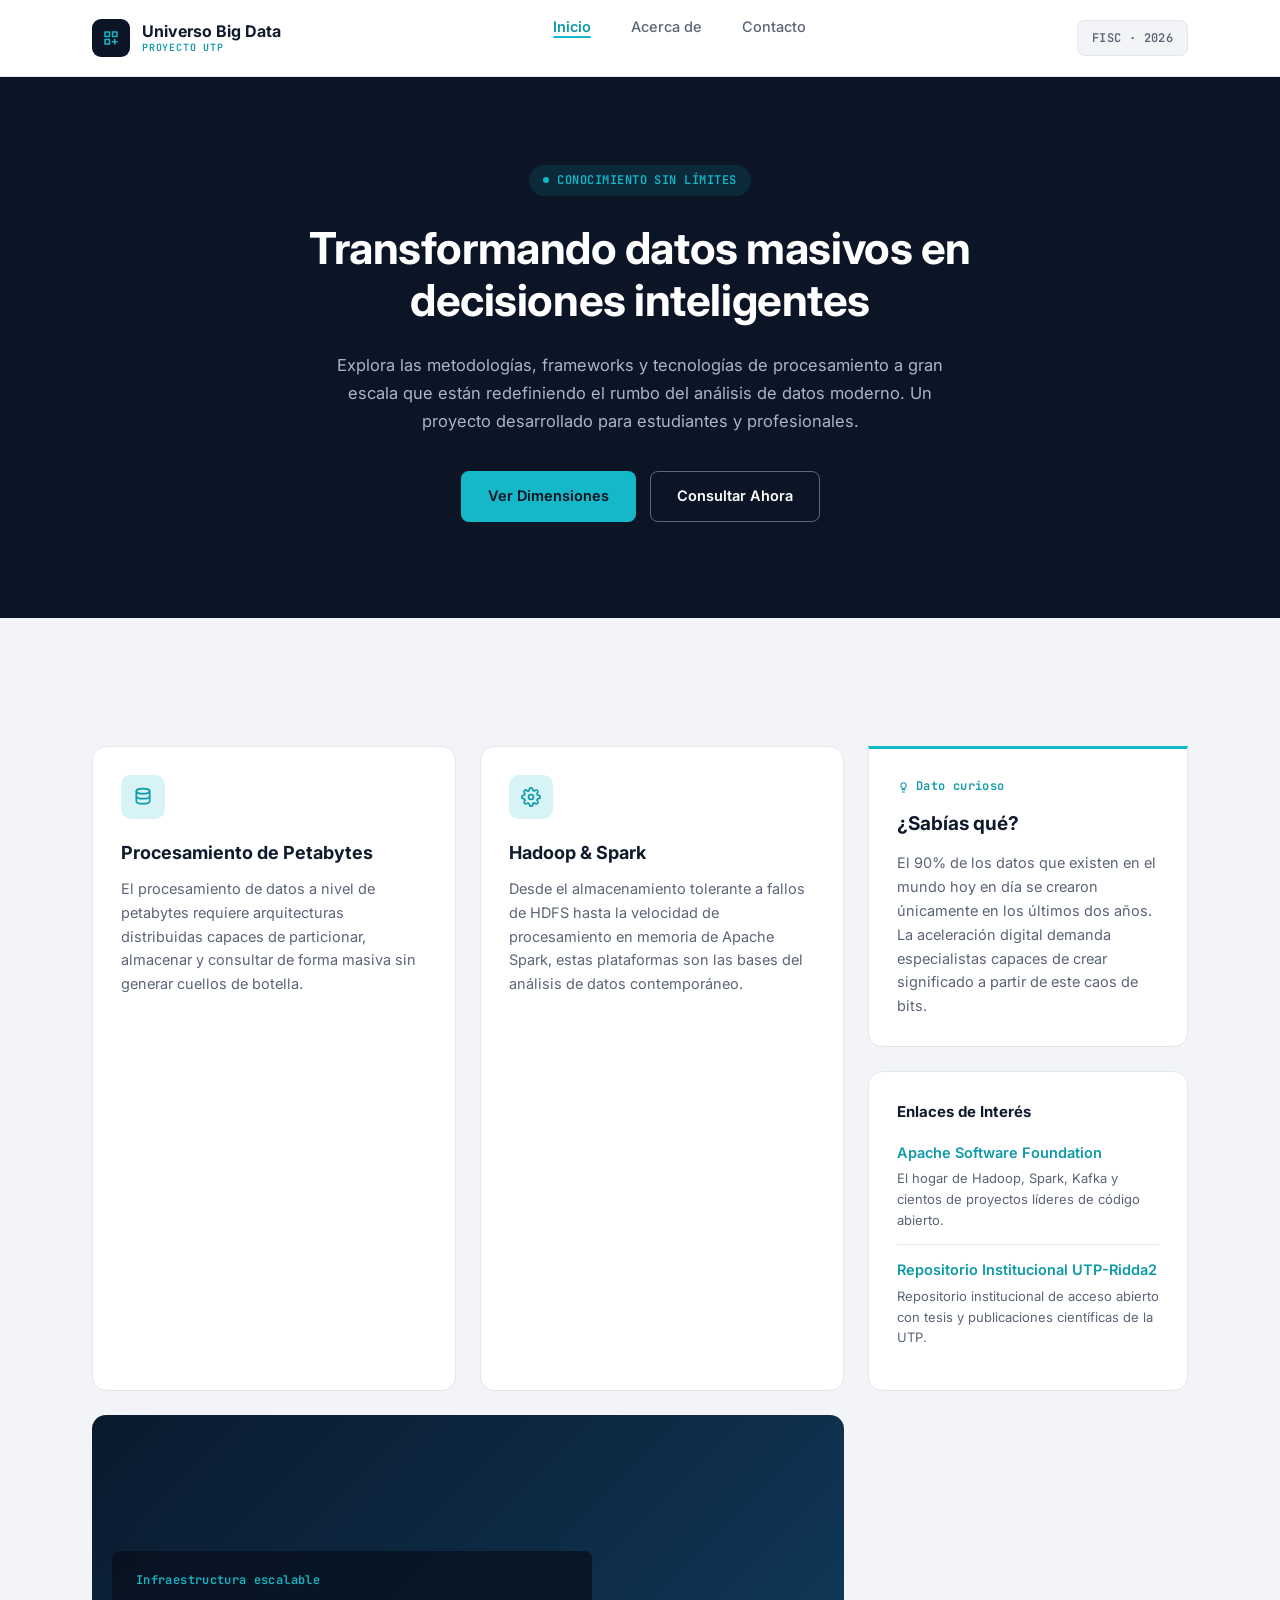
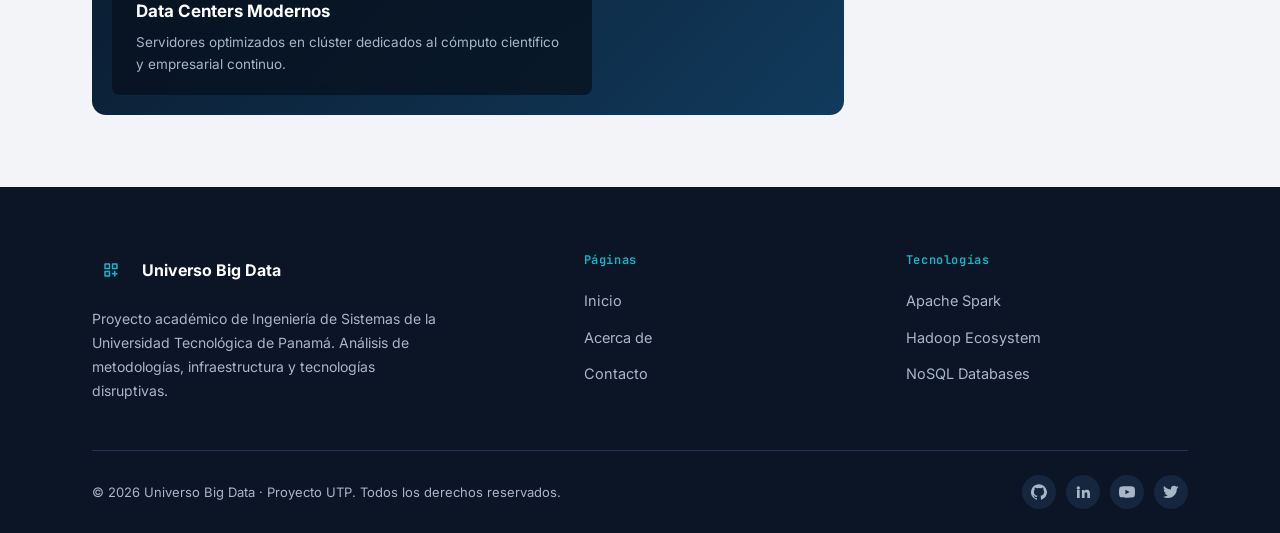
==== index.html @ 45cfb4ec "main (index) en root principal" ====
<!DOCTYPE html>
<html lang="es">
<head>
<meta charset="UTF-8">
<meta name="viewport" content="width=device-width, initial-scale=1.0">
<title>Universo Big Data · Inicio</title>
<link rel="stylesheet" href="../css/style.css">
</head>
<body>

<header class="site-header">
  <div class="wrap">
    <a href="index.html" class="brand">
      <span class="brand-mark">
        <svg viewBox="0 0 24 24" fill="none" stroke="#14b8c9" stroke-width="2" stroke-linecap="round" stroke-linejoin="round"><path d="M4 4h6v6H4z"/><path d="M14 4h6v6h-6z"/><path d="M4 14h6v6H4z"/><path d="M17 14v6M14 17h6"/></svg>
      </span>
      <span class="brand-text">
        <span class="name">Universo Big Data</span>
        <span class="sub">PROYECTO UTP</span>
      </span>
    </a>

    <nav class="main-nav">
      <a href="index.html" class="active">Inicio</a>
      <a href="acerca.html">Acerca de</a>
      <a href="contacto.html">Contacto</a>
    </nav>

    <div style="display:flex; align-items:center; gap:14px;">
      <span class="header-badge">FISC · 2026</span>
      <button class="nav-toggle" aria-label="Abrir menú" aria-expanded="false">
        <svg viewBox="0 0 24 24" fill="none" stroke="currentColor" stroke-width="2" stroke-linecap="round"><line x1="3" y1="6" x2="21" y2="6"/><line x1="3" y1="12" x2="21" y2="12"/><line x1="3" y1="18" x2="21" y2="18"/></svg>
      </button>
    </div>
  </div>
</header>

<section class="hero">
  <div class="wrap">
    <span class="eyebrow eyebrow--on-dark">Conocimiento sin límites</span>
    <h1>Transformando datos masivos en decisiones inteligentes</h1>
    <p>Explora las metodologías, frameworks y tecnologías de procesamiento a gran escala que están redefiniendo el rumbo del análisis de datos moderno. Un proyecto desarrollado para estudiantes y profesionales.</p>
    <div class="hero-actions">
      <a href="acerca.html" class="btn btn-primary">Ver Dimensiones</a>
      <a href="contacto.html" class="btn btn-outline-dark">Consultar Ahora</a>
    </div>
  </div>
</section>

<section class="section">
  <div class="wrap">
    <div class="grid-main">

      <article class="card">
        <div class="card-icon">
          <svg viewBox="0 0 24 24" fill="none" stroke="currentColor" stroke-width="2" stroke-linecap="round" stroke-linejoin="round"><ellipse cx="12" cy="5" rx="8" ry="3"/><path d="M4 5v6c0 1.7 3.6 3 8 3s8-1.3 8-3V5"/><path d="M4 11v6c0 1.7 3.6 3 8 3s8-1.3 8-3v-6"/></svg>
        </div>
        <h3>Procesamiento de Petabytes</h3>
        <p>El procesamiento de datos a nivel de petabytes requiere arquitecturas distribuidas capaces de particionar, almacenar y consultar de forma masiva sin generar cuellos de botella.</p>
      </article>

      <article class="card">
        <div class="card-icon">
          <svg viewBox="0 0 24 24" fill="none" stroke="currentColor" stroke-width="2" stroke-linecap="round" stroke-linejoin="round"><circle cx="12" cy="12" r="3"/><path d="M19.4 15a1.65 1.65 0 0 0 .33 1.82l.06.06a2 2 0 1 1-2.83 2.83l-.06-.06a1.65 1.65 0 0 0-1.82-.33 1.65 1.65 0 0 0-1 1.51V21a2 2 0 0 1-4 0v-.09A1.65 1.65 0 0 0 9 19.4a1.65 1.65 0 0 0-1.82.33l-.06.06a2 2 0 1 1-2.83-2.83l.06-.06a1.65 1.65 0 0 0 .33-1.82 1.65 1.65 0 0 0-1.51-1H3a2 2 0 0 1 0-4h.09A1.65 1.65 0 0 0 4.6 9a1.65 1.65 0 0 0-.33-1.82l-.06-.06a2 2 0 1 1 2.83-2.83l.06.06a1.65 1.65 0 0 0 1.82.33H9a1.65 1.65 0 0 0 1-1.51V3a2 2 0 0 1 4 0v.09a1.65 1.65 0 0 0 1 1.51 1.65 1.65 0 0 0 1.82-.33l.06-.06a2 2 0 1 1 2.83 2.83l-.06.06a1.65 1.65 0 0 0-.33 1.82V9a1.65 1.65 0 0 0 1.51 1H21a2 2 0 0 1 0 4h-.09a1.65 1.65 0 0 0-1.51 1z"/></svg>
        </div>
        <h3>Hadoop &amp; Spark</h3>
        <p>Desde el almacenamiento tolerante a fallos de HDFS hasta la velocidad de procesamiento en memoria de Apache Spark, estas plataformas son las bases del análisis de datos contemporáneo.</p>
      </article>

      <aside class="side-stack">
        <article class="card card--accent">
          <span class="tag">
            <svg width="13" height="13" viewBox="0 0 24 24" fill="none" stroke="currentColor" stroke-width="2" stroke-linecap="round" stroke-linejoin="round"><path d="M9 18h6M10 22h4M15.09 14A5 5 0 1 0 9 14c.5.5 1 1.3 1 2h4c0-.7.5-1.5 1-2z"/></svg>
            Dato curioso
          </span>
          <h3>¿Sabías qué?</h3>
          <p>El 90% de los datos que existen en el mundo hoy en día se crearon únicamente en los últimos dos años. La aceleración digital demanda especialistas capaces de crear significado a partir de este caos de bits.</p>
        </article>

        <article class="card links-card">
          <h3>Enlaces de Interés</h3>
          <div class="link-item">
            <a href="https://www.apache.org/" target="_blank" rel="noopener">Apache Software Foundation</a>
            <p>El hogar de Hadoop, Spark, Kafka y cientos de proyectos líderes de código abierto.</p>
          </div>
          <div class="link-item">
            <a href="https://ridda2.utp.ac.pa/" target="_blank" rel="noopener">Repositorio Institucional UTP-Ridda2</a>
            <p>Repositorio institucional de acceso abierto con tesis y publicaciones científicas de la UTP.</p>
          </div>
        </article>
      </aside>

      <div class="feature-media">
        <svg class="bg-pattern" viewBox="0 0 600 320" preserveAspectRatio="xMidYMid slice" xmlns="http://www.w3.org/2000/svg">
          <defs>
            <linearGradient id="rack" x1="0" y1="0" x2="0" y2="1">
              <stop offset="0%" stop-color="#14b8c9" stop-opacity="0.5"/>
              <stop offset="100%" stop-color="#14b8c9" stop-opacity="0"/>
            </linearGradient>
          </defs>
          <g stroke="url(#rack)" stroke-width="2">
            <line x1="40" y1="0" x2="40" y2="320"/>
            <line x1="110" y1="0" x2="110" y2="320"/>
            <line x1="180" y1="0" x2="180" y2="320"/>
            <line x1="250" y1="0" x2="250" y2="320"/>
            <line x1="320" y1="0" x2="320" y2="320"/>
            <line x1="390" y1="0" x2="390" y2="320"/>
            <line x1="460" y1="0" x2="460" y2="320"/>
            <line x1="530" y1="0" x2="530" y2="320"/>
          </g>
        </svg>
        <div class="feature-caption">
          <span class="tag">Infraestructura escalable</span>
          <h3>Data Centers Modernos</h3>
          <p>Servidores optimizados en clúster dedicados al cómputo científico y empresarial continuo.</p>
        </div>
      </div>

    </div>
  </div>
</section>

<footer class="site-footer">
  <div class="wrap">
    <div class="footer-top">
      <div class="footer-brand">
        <a href="index.html" class="brand">
          <span class="brand-mark">
            <svg viewBox="0 0 24 24" fill="none" stroke="#14b8c9" stroke-width="2" stroke-linecap="round" stroke-linejoin="round"><path d="M4 4h6v6H4z"/><path d="M14 4h6v6h-6z"/><path d="M4 14h6v6H4z"/><path d="M17 14v6M14 17h6"/></svg>
          </span>
          <span class="brand-text">
            <span class="name">Universo Big Data</span>
          </span>
        </a>
        <p>Proyecto académico de Ingeniería de Sistemas de la Universidad Tecnológica de Panamá. Análisis de metodologías, infraestructura y tecnologías disruptivas.</p>
      </div>

      <div class="footer-col">
        <h4>Páginas</h4>
        <ul>
          <li><a href="index.html">Inicio</a></li>
          <li><a href="acerca.html">Acerca de</a></li>
          <li><a href="contacto.html">Contacto</a></li>
        </ul>
      </div>

      <div class="footer-col">
        <h4>Tecnologías</h4>
        <ul>
          <li><a href="#">Apache Spark</a></li>
          <li><a href="#">Hadoop Ecosystem</a></li>
          <li><a href="#">NoSQL Databases</a></li>
        </ul>
      </div>
    </div>

    <div class="footer-bottom">
      <p>© 2026 Universo Big Data · Proyecto UTP. Todos los derechos reservados.</p>
      <div class="social-links">
        <a href="#" aria-label="GitHub"><svg viewBox="0 0 24 24" fill="currentColor"><path d="M12 .3a12 12 0 0 0-3.8 23.4c.6.1.8-.3.8-.6v-2c-3.3.7-4-1.6-4-1.6-.6-1.4-1.3-1.8-1.3-1.8-1.1-.7.1-.7.1-.7 1.2.1 1.8 1.2 1.8 1.2 1 1.8 2.8 1.3 3.5 1 .1-.8.4-1.3.8-1.6-2.7-.3-5.5-1.3-5.5-6a4.6 4.6 0 0 1 1.2-3.2 4.3 4.3 0 0 1 .1-3.2s1-.3 3.3 1.2a11.5 11.5 0 0 1 6 0c2.3-1.5 3.3-1.2 3.3-1.2a4.3 4.3 0 0 1 .1 3.2 4.6 4.6 0 0 1 1.2 3.2c0 4.7-2.8 5.7-5.5 6 .4.4.8 1.1.8 2.2v3.3c0 .3.2.7.8.6A12 12 0 0 0 12 .3Z"/></svg></a>
        <a href="#" aria-label="LinkedIn"><svg viewBox="0 0 24 24" fill="currentColor"><path d="M4.98 3.5a2.5 2.5 0 1 1 0 5 2.5 2.5 0 0 1 0-5ZM3 9h4v12H3V9Zm7 0h3.8v1.7h.05c.53-1 1.83-2 3.77-2 4.03 0 4.78 2.66 4.78 6.12V21h-4v-5.6c0-1.34-.02-3.06-1.87-3.06-1.87 0-2.15 1.46-2.15 2.96V21h-4V9Z"/></svg></a>
        <a href="#" aria-label="YouTube"><svg viewBox="0 0 24 24" fill="currentColor"><path d="M23.5 6.2a3 3 0 0 0-2.1-2.1C19.5 3.5 12 3.5 12 3.5s-7.5 0-9.4.6A3 3 0 0 0 .5 6.2 31 31 0 0 0 0 12a31 31 0 0 0 .5 5.8 3 3 0 0 0 2.1 2.1c1.9.6 9.4.6 9.4.6s7.5 0 9.4-.6a3 3 0 0 0 2.1-2.1A31 31 0 0 0 24 12a31 31 0 0 0-.5-5.8ZM9.6 15.5v-7l6.3 3.5-6.3 3.5Z"/></svg></a>
        <a href="#" aria-label="Twitter"><svg viewBox="0 0 24 24" fill="currentColor"><path d="M23.6 4.6a9.6 9.6 0 0 1-2.7.75A4.7 4.7 0 0 0 23 2.9a9.5 9.5 0 0 1-3 1.14 4.7 4.7 0 0 0-8 4.3A13.4 13.4 0 0 1 1.7 3.1a4.7 4.7 0 0 0 1.46 6.3 4.7 4.7 0 0 1-2.14-.6v.06a4.7 4.7 0 0 0 3.77 4.6 4.7 4.7 0 0 1-2.13.08 4.7 4.7 0 0 0 4.4 3.27A9.5 9.5 0 0 1 0 19a13.4 13.4 0 0 0 7.3 2.14c8.7 0 13.5-7.2 13.5-13.5v-.6a9.6 9.6 0 0 0 2.4-2.5Z"/></svg></a>
      </div>
    </div>
  </div>
</footer>

<script src="../js/script.js"></script>
</body>
</html>
---- css/style.css ----
/* ==========================================================================
   Universo Big Data — Proyecto UTP
   Hoja de estilos compartida
   ========================================================================== */

@import url('https://fonts.googleapis.com/css2?family=Inter:wght@400;500;600;700;800&family=JetBrains+Mono:wght@500;600&display=swap');

:root {
  /* Color */
  --navy-950: #0a1220;
  --navy-900: #0b1526;
  --navy-800: #101d33;
  --navy-700: #16263f;
  --ink: #0f1b2d;
  --ink-muted: #5b6577;
  --ink-soft: #8993a3;
  --paper: #f2f4f7;
  --paper-alt: #eef1f5;
  --white: #ffffff;
  --line: #e3e7ee;
  --line-dark: #223250;
  --cyan: #14b8c9;
  --cyan-dark: #0f9aa8;
  --cyan-light: #d7f3f6;
  --on-dark-muted: #a9b6c9;

  /* Type */
  --font-base: 'Inter', -apple-system, BlinkMacSystemFont, 'Segoe UI', sans-serif;
  --font-mono: 'JetBrains Mono', 'SFMono-Regular', Consolas, monospace;

  /* Layout */
  --container: 1160px;
  --radius-sm: 8px;
  --radius-md: 14px;
}

* {
  margin: 0;
  padding: 0;
  box-sizing: border-box;
}

html {
  scroll-behavior: smooth;
}

body {
  font-family: var(--font-base);
  color: var(--ink);
  background: var(--white);
  line-height: 1.55;
  -webkit-font-smoothing: antialiased;
}

img {
  max-width: 100%;
  display: block;
}

a {
  color: inherit;
  text-decoration: none;
}

ul {
  list-style: none;
}

button, input, select, textarea {
  font-family: inherit;
  font-size: inherit;
  color: inherit;
}

.wrap {
  max-width: var(--container);
  margin: 0 auto;
  padding: 0 32px;
}

:focus-visible {
  outline: 2px solid var(--cyan);
  outline-offset: 2px;
}

@media (prefers-reduced-motion: reduce) {
  * { animation: none !important; transition: none !important; }
}

/* ---------- Eyebrow / badges ---------- */

.eyebrow {
  display: inline-flex;
  align-items: center;
  gap: 8px;
  font-family: var(--font-mono);
  font-size: 12px;
  font-weight: 600;
  letter-spacing: 0.04em;
  text-transform: uppercase;
  padding: 6px 14px;
  border-radius: 999px;
}

.eyebrow::before {
  content: '';
  width: 6px;
  height: 6px;
  border-radius: 50%;
  background: currentColor;
  flex-shrink: 0;
}

.eyebrow--on-dark {
  background: rgba(20, 184, 201, 0.12);
  color: var(--cyan);
}

.eyebrow--on-light {
  background: var(--cyan-light);
  color: var(--cyan-dark);
}

.tag {
  font-family: var(--font-mono);
  font-size: 12px;
  font-weight: 600;
  letter-spacing: 0.03em;
  color: var(--cyan-dark);
}

/* ---------- Header ---------- */

.site-header {
  background: var(--white);
  border-bottom: 1px solid var(--line);
  position: sticky;
  top: 0;
  z-index: 50;
}

.site-header .wrap {
  height: 76px;
  display: flex;
  align-items: center;
  justify-content: space-between;
  gap: 24px;
}

.brand {
  display: flex;
  align-items: center;
  gap: 12px;
}

.brand-mark {
  width: 38px;
  height: 38px;
  border-radius: 9px;
  background: var(--navy-900);
  display: flex;
  align-items: center;
  justify-content: center;
  flex-shrink: 0;
}

.brand-mark svg {
  width: 18px;
  height: 18px;
}

.brand-text {
  line-height: 1.2;
}

.brand-text .name {
  display: block;
  font-weight: 700;
  font-size: 16px;
  color: var(--ink);
}

.brand-text .sub {
  display: block;
  font-family: var(--font-mono);
  font-size: 10px;
  font-weight: 600;
  letter-spacing: 0.08em;
  color: var(--cyan-dark);
}

.main-nav {
  display: flex;
  align-items: center;
  gap: 40px;
}

.main-nav a {
  position: relative;
  font-size: 14.5px;
  font-weight: 500;
  color: var(--ink-muted);
  padding-bottom: 22px;
}

.main-nav a:hover {
  color: var(--ink);
}

.main-nav a.active {
  color: var(--cyan-dark);
  font-weight: 600;
}

.main-nav a.active::after {
  content: '';
  position: absolute;
  left: 0;
  right: 0;
  bottom: 22px;
  height: 2px;
  background: var(--cyan);
  border-radius: 2px;
}

.header-badge {
  font-family: var(--font-mono);
  font-size: 12px;
  font-weight: 600;
  letter-spacing: 0.03em;
  color: var(--ink-muted);
  background: var(--paper);
  border: 1px solid var(--line);
  padding: 8px 14px;
  border-radius: 8px;
  white-space: nowrap;
}

.nav-toggle {
  display: none;
  background: none;
  border: none;
  cursor: pointer;
  padding: 8px;
}

.nav-toggle svg { width: 22px; height: 22px; }

/* ---------- Buttons ---------- */

.btn {
  display: inline-flex;
  align-items: center;
  justify-content: center;
  gap: 8px;
  font-size: 14.5px;
  font-weight: 600;
  padding: 13px 26px;
  border-radius: var(--radius-sm);
  border: 1px solid transparent;
  cursor: pointer;
  transition: background 0.15s ease, border-color 0.15s ease, color 0.15s ease;
}

.btn-primary {
  background: var(--cyan);
  color: var(--navy-950);
}

.btn-primary:hover {
  background: var(--cyan-dark);
}

.btn-outline-dark {
  background: transparent;
  border-color: rgba(255, 255, 255, 0.35);
  color: var(--white);
}

.btn-outline-dark:hover {
  border-color: var(--white);
  background: rgba(255, 255, 255, 0.06);
}

.btn-block {
  width: 100%;
}

/* ---------- Hero ---------- */

.hero {
  background: var(--navy-900);
  padding: 88px 0 96px;
  text-align: center;
}

.hero .eyebrow {
  margin-bottom: 26px;
}

.hero h1 {
  font-size: 44px;
  font-weight: 700;
  color: var(--white);
  line-height: 1.2;
  max-width: 780px;
  margin: 0 auto 24px;
  letter-spacing: -0.01em;
}

.hero p {
  font-size: 16.5px;
  color: var(--on-dark-muted);
  max-width: 620px;
  margin: 0 auto 36px;
  line-height: 1.7;
}

.hero-actions {
  display: flex;
  align-items: center;
  justify-content: center;
  gap: 14px;
  flex-wrap: wrap;
}

/* ---------- Section (light) ---------- */

.section {
  background: var(--paper);
  padding: 72px 0;
}

.section-head {
  max-width: 640px;
  margin-bottom: 40px;
}

.section-head .eyebrow {
  margin-bottom: 18px;
}

.section-head h1,
.section-head h2 {
  font-size: 32px;
  font-weight: 700;
  color: var(--ink);
  margin-bottom: 14px;
  letter-spacing: -0.01em;
}

.section-head p {
  font-size: 15.5px;
  color: var(--ink-muted);
  line-height: 1.7;
}

/* ---------- Card grid (Inicio) ---------- */

.grid-main {
  display: grid;
  grid-template-columns: 1fr 1fr 320px;
  gap: 24px;
  padding: 56px 0 0;
}

.card {
  background: var(--white);
  border: 1px solid var(--line);
  border-radius: var(--radius-md);
  padding: 28px;
}

.card-icon {
  width: 44px;
  height: 44px;
  border-radius: 10px;
  background: var(--cyan-light);
  color: var(--cyan-dark);
  display: flex;
  align-items: center;
  justify-content: center;
  margin-bottom: 20px;
}

.card-icon svg { width: 20px; height: 20px; }

.card h3 {
  font-size: 18px;
  font-weight: 700;
  margin-bottom: 10px;
  color: var(--ink);
}

.card p {
  font-size: 14.5px;
  color: var(--ink-muted);
  line-height: 1.65;
}

.card--accent {
  border-top: 3px solid var(--cyan);
  border-radius: 0 0 var(--radius-md) var(--radius-md);
}

.card--accent .tag {
  display: flex;
  align-items: center;
  gap: 6px;
  margin-bottom: 14px;
}

.card--accent h3 {
  font-size: 19px;
  margin-bottom: 12px;
}

.side-stack {
  display: flex;
  flex-direction: column;
  gap: 24px;
}

.links-card h3 {
  font-size: 15px;
  font-weight: 700;
  margin-bottom: 18px;
  color: var(--ink);
}

.link-item {
  padding: 14px 0;
  border-top: 1px solid var(--line);
}

.link-item:first-of-type {
  border-top: none;
  padding-top: 0;
}

.link-item a {
  font-size: 14.5px;
  font-weight: 600;
  color: var(--cyan-dark);
  display: block;
  margin-bottom: 4px;
}

.link-item a:hover {
  text-decoration: underline;
}

.link-item p {
  font-size: 13px;
  color: var(--ink-muted);
  line-height: 1.6;
}

/* ---------- Feature image (Inicio) ---------- */

.feature-media {
  grid-column: 1 / 3;
  position: relative;
  border-radius: var(--radius-md);
  overflow: hidden;
  min-height: 300px;
  background: linear-gradient(135deg, #0a1a2e 0%, #0d2740 45%, #113a5c 100%);
  display: flex;
  align-items: flex-end;
}

.feature-media svg.bg-pattern {
  position: absolute;
  inset: 0;
  width: 100%;
  height: 100%;
  opacity: 0.55;
}

.feature-caption {
  position: relative;
  z-index: 2;
  background: rgba(8, 16, 28, 0.72);
  backdrop-filter: blur(6px);
  margin: 20px;
  padding: 20px 24px;
  border-radius: var(--radius-sm);
  max-width: 480px;
}

.feature-caption .tag {
  color: var(--cyan);
  display: block;
  margin-bottom: 8px;
}

.feature-caption h3 {
  color: var(--white);
  font-size: 17px;
  margin-bottom: 8px;
}

.feature-caption p {
  color: var(--on-dark-muted);
  font-size: 13.5px;
  line-height: 1.6;
}

/* ---------- Footer ---------- */

.site-footer {
  background: var(--navy-900);
  padding: 64px 0 0;
}

.footer-top {
  display: grid;
  grid-template-columns: 1.6fr 1fr 1fr;
  gap: 40px;
  padding-bottom: 48px;
}

.footer-brand .brand {
  margin-bottom: 18px;
}

.footer-brand .brand-text .name {
  color: var(--white);
}

.footer-brand p {
  color: var(--on-dark-muted);
  font-size: 14px;
  line-height: 1.7;
  max-width: 360px;
}

.footer-col h4 {
  font-family: var(--font-mono);
  font-size: 12px;
  font-weight: 600;
  letter-spacing: 0.05em;
  color: var(--cyan);
  margin-bottom: 18px;
}

.footer-col ul {
  display: flex;
  flex-direction: column;
  gap: 12px;
}

.footer-col a {
  font-size: 14.5px;
  color: var(--on-dark-muted);
}

.footer-col a:hover {
  color: var(--white);
}

.footer-bottom {
  border-top: 1px solid var(--line-dark);
  padding: 24px 0;
  display: flex;
  align-items: center;
  justify-content: space-between;
  gap: 16px;
  flex-wrap: wrap;
}

.footer-bottom p {
  font-size: 13px;
  color: var(--on-dark-muted);
}

.social-links {
  display: flex;
  gap: 10px;
}

.social-links a {
  width: 34px;
  height: 34px;
  border-radius: 50%;
  background: var(--navy-700);
  display: flex;
  align-items: center;
  justify-content: center;
  color: var(--on-dark-muted);
  transition: background 0.15s ease, color 0.15s ease;
}

.social-links a:hover {
  background: var(--cyan);
  color: var(--navy-950);
}

.social-links svg { width: 16px; height: 16px; }

/* ==========================================================================
   Página: Acerca de
   ========================================================================== */

.pillars {
  display: grid;
  grid-template-columns: repeat(3, 1fr);
  gap: 24px;
}

.pillar {
  background: var(--white);
  border-left: 3px solid var(--line);
  border-radius: 0 var(--radius-md) var(--radius-md) 0;
  padding: 28px;
}

.pillar:nth-child(2) { border-left-color: var(--cyan); }

.pillar .tag {
  display: block;
  margin-bottom: 14px;
}

.pillar h3 {
  font-size: 21px;
  font-weight: 700;
  margin-bottom: 12px;
}

.pillar p {
  font-size: 14.5px;
  color: var(--ink-muted);
  line-height: 1.7;
}

.section--white {
  background: var(--white);
  padding: 72px 0 88px;
}

.media-head {
  margin-bottom: 32px;
}

.media-head h2 {
  font-size: 24px;
  font-weight: 700;
  margin-bottom: 8px;
}

.media-head p {
  font-size: 14.5px;
  color: var(--ink-muted);
}

.media-grid {
  display: grid;
  grid-template-columns: 1.15fr 1fr;
  gap: 24px;
}

.media-card {
  background: var(--white);
  border: 1px solid var(--line);
  border-radius: var(--radius-md);
  overflow: hidden;
}

.media-card-head {
  padding: 20px 24px;
  font-weight: 700;
  font-size: 15px;
  border-bottom: 1px solid var(--line);
}

.video-thumb {
  position: relative;
  aspect-ratio: 16 / 10;
  background:
    radial-gradient(circle at 30% 30%, rgba(20, 184, 201, 0.35), transparent 55%),
    linear-gradient(135deg, #0a1a2e, #0d2740 60%, #0f3350);
  display: flex;
  align-items: center;
  justify-content: center;
}

.video-thumb .play-btn {
  width: 56px;
  height: 56px;
  border-radius: 50%;
  background: rgba(20, 184, 201, 0.9);
  display: flex;
  align-items: center;
  justify-content: center;
  cursor: pointer;
  border: none;
}

.video-thumb .play-btn svg {
  width: 20px;
  height: 20px;
  color: var(--navy-950);
  margin-left: 2px;
}

.podcast-body {
  padding: 20px 24px 24px;
}

.podcast-episode {
  display: flex;
  gap: 14px;
  align-items: flex-start;
  background: var(--paper);
  border-radius: var(--radius-sm);
  padding: 16px;
  margin-bottom: 20px;
}

.podcast-icon {
  width: 44px;
  height: 44px;
  border-radius: 10px;
  background: var(--navy-900);
  color: var(--cyan);
  display: flex;
  align-items: center;
  justify-content: center;
  flex-shrink: 0;
}

.podcast-icon svg { width: 18px; height: 18px; }

.podcast-episode .tag { display: block; margin-bottom: 4px; }

.podcast-episode h4 {
  font-size: 14.5px;
  font-weight: 700;
  margin-bottom: 3px;
}

.podcast-episode span {
  font-size: 13px;
  color: var(--ink-muted);
}

.waveform {
  display: flex;
  align-items: flex-end;
  gap: 3px;
  height: 28px;
  margin-bottom: 12px;
  cursor: pointer;
  padding: 4px 0;
}

.waveform:focus-visible {
  outline: 2px solid var(--cyan);
  outline-offset: 3px;
  border-radius: 4px;
}

.waveform span {
  flex: 1;
  background: var(--line);
  border-radius: 2px;
  min-width: 3px;
  transition: background 0.15s ease;
}

.waveform span.played {
  background: var(--cyan);
}

.podcast-progress {
  display: flex;
  align-items: center;
  justify-content: space-between;
}

.podcast-progress button {
  width: 30px;
  height: 30px;
  border-radius: 50%;
  background: var(--cyan);
  border: none;
  display: flex;
  align-items: center;
  justify-content: center;
  cursor: pointer;
  color: var(--navy-950);
}

.podcast-progress button svg { width: 13px; height: 13px; }

.podcast-progress .time {
  font-family: var(--font-mono);
  font-size: 12.5px;
  color: var(--ink-muted);
}

/* ==========================================================================
   Página: Contacto
   ========================================================================== */

.contact-layout {
  display: grid;
  grid-template-columns: 0.85fr 1.15fr;
  gap: 56px;
  align-items: start;
  padding: 72px 0 96px;
}

.contact-info .eyebrow { margin-bottom: 22px; }

.contact-info h1 {
  font-size: 34px;
  font-weight: 700;
  margin-bottom: 18px;
  letter-spacing: -0.01em;
}

.contact-info > p {
  font-size: 15.5px;
  color: var(--ink-muted);
  line-height: 1.75;
  margin-bottom: 28px;
}

.contact-divider {
  border: none;
  border-top: 1px solid var(--line);
  margin-bottom: 28px;
}

.contact-detail {
  display: flex;
  gap: 14px;
  margin-bottom: 22px;
}

.contact-detail-icon {
  width: 38px;
  height: 38px;
  border-radius: 9px;
  background: var(--cyan-light);
  color: var(--cyan-dark);
  display: flex;
  align-items: center;
  justify-content: center;
  flex-shrink: 0;
}

.contact-detail-icon svg { width: 17px; height: 17px; }

.contact-detail .tag {
  display: block;
  margin-bottom: 4px;
}

.contact-detail p {
  font-size: 14.5px;
  font-weight: 600;
  color: var(--ink);
}

.contact-form-card {
  background: var(--white);
  border: 1px solid var(--line);
  border-radius: var(--radius-md);
  padding: 40px;
  box-shadow: 0 20px 45px -25px rgba(16, 30, 54, 0.25);
}

.contact-form-card h2 {
  font-size: 21px;
  font-weight: 700;
  margin-bottom: 6px;
}

.contact-form-card > p {
  font-size: 14px;
  color: var(--ink-muted);
  margin-bottom: 28px;
}

.field {
  margin-bottom: 20px;
}

.field label {
  display: block;
  font-size: 13.5px;
  font-weight: 600;
  color: var(--ink);
  margin-bottom: 8px;
}

.field input,
.field select,
.field textarea {
  width: 100%;
  background: var(--paper);
  border: 1px solid var(--line);
  border-radius: var(--radius-sm);
  padding: 13px 14px;
  font-size: 14.5px;
  color: var(--ink);
  transition: border-color 0.15s ease, background 0.15s ease;
}

.field input::placeholder,
.field textarea::placeholder {
  color: #9aa3b0;
}

.field input:focus,
.field select:focus,
.field textarea:focus {
  border-color: var(--cyan);
  background: var(--white);
}

.field textarea {
  resize: vertical;
  min-height: 120px;
}

.field select {
  appearance: none;
  background-image: url("data:image/svg+xml,%3Csvg xmlns='http://www.w3.org/2000/svg' width='16' height='16' viewBox='0 0 24 24' fill='none' stroke='%235b6577' stroke-width='2' stroke-linecap='round' stroke-linejoin='round'%3E%3Cpolyline points='6 9 12 15 18 9'%3E%3C/polyline%3E%3C/svg%3E");
  background-repeat: no-repeat;
  background-position: right 14px center;
  padding-right: 40px;
}

.form-note {
  text-align: center;
  font-size: 12.5px;
  color: var(--ink-soft);
  margin-top: 14px;
}

.form-status {
  text-align: center;
  font-size: 13.5px;
  font-weight: 600;
  margin-top: 14px;
  color: var(--cyan-dark);
  display: none;
}

.form-status.show { display: block; }

.form-status.is-error { color: #c0392b; }

/* ==========================================================================
   Responsive
   ========================================================================== */

@media (max-width: 980px) {
  .grid-main {
    grid-template-columns: 1fr;
  }
  .feature-media { grid-column: 1 / 2; }
  .media-grid { grid-template-columns: 1fr; }
  .pillars { grid-template-columns: 1fr; }
  .contact-layout { grid-template-columns: 1fr; gap: 44px; }
  .footer-top { grid-template-columns: 1fr; gap: 32px; }
}

@media (max-width: 760px) {
  .wrap { padding: 0 20px; }
  .main-nav {
    display: none;
    position: absolute;
    top: 76px;
    left: 0;
    right: 0;
    background: var(--white);
    border-bottom: 1px solid var(--line);
    flex-direction: column;
    align-items: flex-start;
    gap: 0;
    padding: 8px 20px 16px;
  }
  .main-nav.is-open { display: flex; }
  .main-nav a { padding: 12px 0; width: 100%; }
  .main-nav a.active::after { bottom: 0; }
  .nav-toggle { display: block; }
  .hero { padding: 64px 0 64px; }
  .hero h1 { font-size: 30px; }
  .section, .section--white { padding: 52px 0; }
  .contact-form-card { padding: 26px; }
}
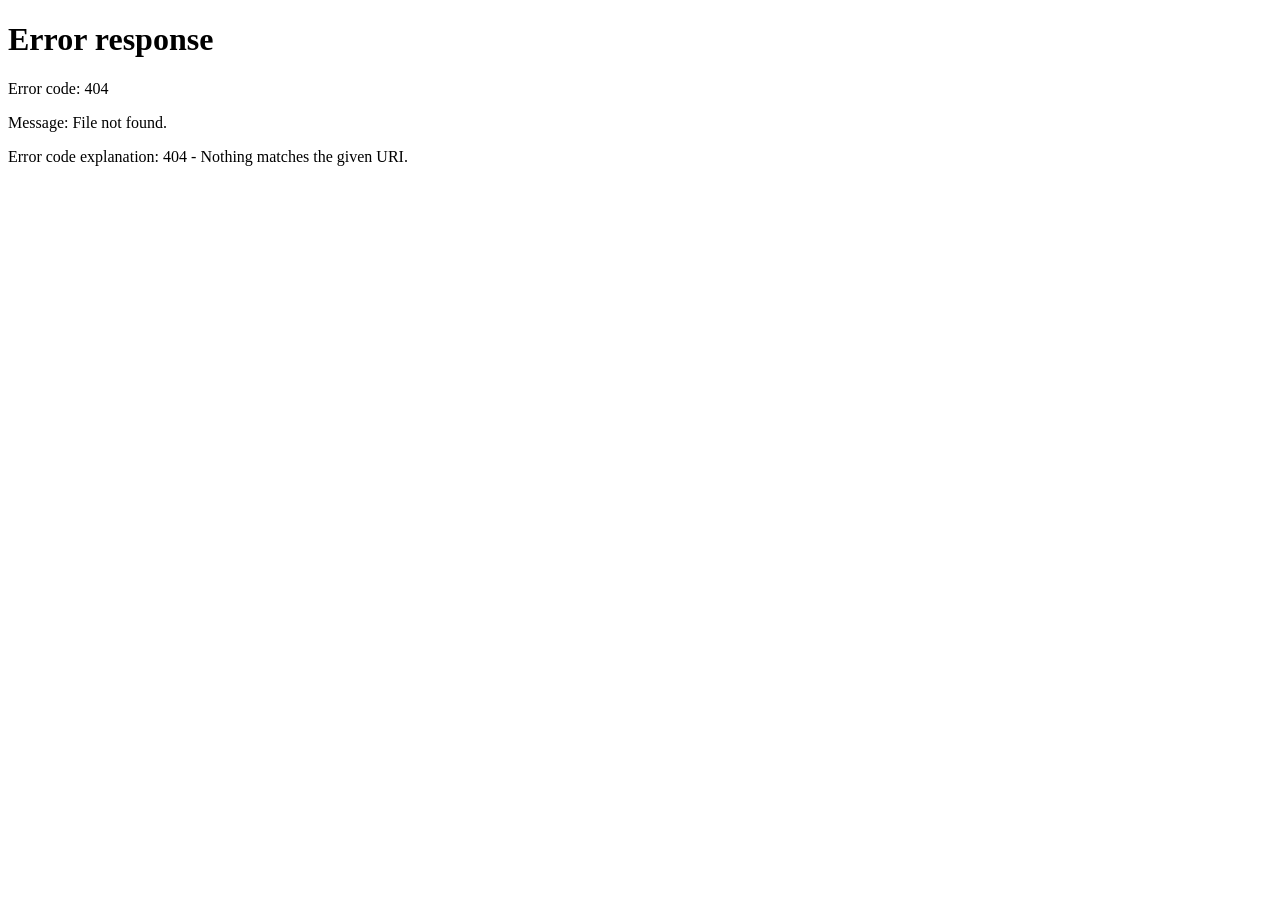
==== commit f9eec4bd: "index de redirección" ====
--- a/index.html
+++ b/index.html
@@ -2,170 +2,11 @@
 <html lang="es">
 <head>
 <meta charset="UTF-8">
-<meta name="viewport" content="width=device-width, initial-scale=1.0">
-<title>Universo Big Data · Inicio</title>
-<link rel="stylesheet" href="../css/style.css">
+<meta http-equiv="refresh" content="0; url=HTML/index.html">
+<title>Universo Big Data</title>
 </head>
 <body>
-
-<header class="site-header">
-  <div class="wrap">
-    <a href="index.html" class="brand">
-      <span class="brand-mark">
-        <svg viewBox="0 0 24 24" fill="none" stroke="#14b8c9" stroke-width="2" stroke-linecap="round" stroke-linejoin="round"><path d="M4 4h6v6H4z"/><path d="M14 4h6v6h-6z"/><path d="M4 14h6v6H4z"/><path d="M17 14v6M14 17h6"/></svg>
-      </span>
-      <span class="brand-text">
-        <span class="name">Universo Big Data</span>
-        <span class="sub">PROYECTO UTP</span>
-      </span>
-    </a>
-
-    <nav class="main-nav">
-      <a href="index.html" class="active">Inicio</a>
-      <a href="acerca.html">Acerca de</a>
-      <a href="contacto.html">Contacto</a>
-    </nav>
-
-    <div style="display:flex; align-items:center; gap:14px;">
-      <span class="header-badge">FISC · 2026</span>
-      <button class="nav-toggle" aria-label="Abrir menú" aria-expanded="false">
-        <svg viewBox="0 0 24 24" fill="none" stroke="currentColor" stroke-width="2" stroke-linecap="round"><line x1="3" y1="6" x2="21" y2="6"/><line x1="3" y1="12" x2="21" y2="12"/><line x1="3" y1="18" x2="21" y2="18"/></svg>
-      </button>
-    </div>
-  </div>
-</header>
-
-<section class="hero">
-  <div class="wrap">
-    <span class="eyebrow eyebrow--on-dark">Conocimiento sin límites</span>
-    <h1>Transformando datos masivos en decisiones inteligentes</h1>
-    <p>Explora las metodologías, frameworks y tecnologías de procesamiento a gran escala que están redefiniendo el rumbo del análisis de datos moderno. Un proyecto desarrollado para estudiantes y profesionales.</p>
-    <div class="hero-actions">
-      <a href="acerca.html" class="btn btn-primary">Ver Dimensiones</a>
-      <a href="contacto.html" class="btn btn-outline-dark">Consultar Ahora</a>
-    </div>
-  </div>
-</section>
-
-<section class="section">
-  <div class="wrap">
-    <div class="grid-main">
-
-      <article class="card">
-        <div class="card-icon">
-          <svg viewBox="0 0 24 24" fill="none" stroke="currentColor" stroke-width="2" stroke-linecap="round" stroke-linejoin="round"><ellipse cx="12" cy="5" rx="8" ry="3"/><path d="M4 5v6c0 1.7 3.6 3 8 3s8-1.3 8-3V5"/><path d="M4 11v6c0 1.7 3.6 3 8 3s8-1.3 8-3v-6"/></svg>
-        </div>
-        <h3>Procesamiento de Petabytes</h3>
-        <p>El procesamiento de datos a nivel de petabytes requiere arquitecturas distribuidas capaces de particionar, almacenar y consultar de forma masiva sin generar cuellos de botella.</p>
-      </article>
-
-      <article class="card">
-        <div class="card-icon">
-          <svg viewBox="0 0 24 24" fill="none" stroke="currentColor" stroke-width="2" stroke-linecap="round" stroke-linejoin="round"><circle cx="12" cy="12" r="3"/><path d="M19.4 15a1.65 1.65 0 0 0 .33 1.82l.06.06a2 2 0 1 1-2.83 2.83l-.06-.06a1.65 1.65 0 0 0-1.82-.33 1.65 1.65 0 0 0-1 1.51V21a2 2 0 0 1-4 0v-.09A1.65 1.65 0 0 0 9 19.4a1.65 1.65 0 0 0-1.82.33l-.06.06a2 2 0 1 1-2.83-2.83l.06-.06a1.65 1.65 0 0 0 .33-1.82 1.65 1.65 0 0 0-1.51-1H3a2 2 0 0 1 0-4h.09A1.65 1.65 0 0 0 4.6 9a1.65 1.65 0 0 0-.33-1.82l-.06-.06a2 2 0 1 1 2.83-2.83l.06.06a1.65 1.65 0 0 0 1.82.33H9a1.65 1.65 0 0 0 1-1.51V3a2 2 0 0 1 4 0v.09a1.65 1.65 0 0 0 1 1.51 1.65 1.65 0 0 0 1.82-.33l.06-.06a2 2 0 1 1 2.83 2.83l-.06.06a1.65 1.65 0 0 0-.33 1.82V9a1.65 1.65 0 0 0 1.51 1H21a2 2 0 0 1 0 4h-.09a1.65 1.65 0 0 0-1.51 1z"/></svg>
-        </div>
-        <h3>Hadoop &amp; Spark</h3>
-        <p>Desde el almacenamiento tolerante a fallos de HDFS hasta la velocidad de procesamiento en memoria de Apache Spark, estas plataformas son las bases del análisis de datos contemporáneo.</p>
-      </article>
-
-      <aside class="side-stack">
-        <article class="card card--accent">
-          <span class="tag">
-            <svg width="13" height="13" viewBox="0 0 24 24" fill="none" stroke="currentColor" stroke-width="2" stroke-linecap="round" stroke-linejoin="round"><path d="M9 18h6M10 22h4M15.09 14A5 5 0 1 0 9 14c.5.5 1 1.3 1 2h4c0-.7.5-1.5 1-2z"/></svg>
-            Dato curioso
-          </span>
-          <h3>¿Sabías qué?</h3>
-          <p>El 90% de los datos que existen en el mundo hoy en día se crearon únicamente en los últimos dos años. La aceleración digital demanda especialistas capaces de crear significado a partir de este caos de bits.</p>
-        </article>
-
-        <article class="card links-card">
-          <h3>Enlaces de Interés</h3>
-          <div class="link-item">
-            <a href="https://www.apache.org/" target="_blank" rel="noopener">Apache Software Foundation</a>
-            <p>El hogar de Hadoop, Spark, Kafka y cientos de proyectos líderes de código abierto.</p>
-          </div>
-          <div class="link-item">
-            <a href="https://ridda2.utp.ac.pa/" target="_blank" rel="noopener">Repositorio Institucional UTP-Ridda2</a>
-            <p>Repositorio institucional de acceso abierto con tesis y publicaciones científicas de la UTP.</p>
-          </div>
-        </article>
-      </aside>
-
-      <div class="feature-media">
-        <svg class="bg-pattern" viewBox="0 0 600 320" preserveAspectRatio="xMidYMid slice" xmlns="http://www.w3.org/2000/svg">
-          <defs>
-            <linearGradient id="rack" x1="0" y1="0" x2="0" y2="1">
-              <stop offset="0%" stop-color="#14b8c9" stop-opacity="0.5"/>
-              <stop offset="100%" stop-color="#14b8c9" stop-opacity="0"/>
-            </linearGradient>
-          </defs>
-          <g stroke="url(#rack)" stroke-width="2">
-            <line x1="40" y1="0" x2="40" y2="320"/>
-            <line x1="110" y1="0" x2="110" y2="320"/>
-            <line x1="180" y1="0" x2="180" y2="320"/>
-            <line x1="250" y1="0" x2="250" y2="320"/>
-            <line x1="320" y1="0" x2="320" y2="320"/>
-            <line x1="390" y1="0" x2="390" y2="320"/>
-            <line x1="460" y1="0" x2="460" y2="320"/>
-            <line x1="530" y1="0" x2="530" y2="320"/>
-          </g>
-        </svg>
-        <div class="feature-caption">
-          <span class="tag">Infraestructura escalable</span>
-          <h3>Data Centers Modernos</h3>
-          <p>Servidores optimizados en clúster dedicados al cómputo científico y empresarial continuo.</p>
-        </div>
-      </div>
-
-    </div>
-  </div>
-</section>
-
-<footer class="site-footer">
-  <div class="wrap">
-    <div class="footer-top">
-      <div class="footer-brand">
-        <a href="index.html" class="brand">
-          <span class="brand-mark">
-            <svg viewBox="0 0 24 24" fill="none" stroke="#14b8c9" stroke-width="2" stroke-linecap="round" stroke-linejoin="round"><path d="M4 4h6v6H4z"/><path d="M14 4h6v6h-6z"/><path d="M4 14h6v6H4z"/><path d="M17 14v6M14 17h6"/></svg>
-          </span>
-          <span class="brand-text">
-            <span class="name">Universo Big Data</span>
-          </span>
-        </a>
-        <p>Proyecto académico de Ingeniería de Sistemas de la Universidad Tecnológica de Panamá. Análisis de metodologías, infraestructura y tecnologías disruptivas.</p>
-      </div>
-
-      <div class="footer-col">
-        <h4>Páginas</h4>
-        <ul>
-          <li><a href="index.html">Inicio</a></li>
-          <li><a href="acerca.html">Acerca de</a></li>
-          <li><a href="contacto.html">Contacto</a></li>
-        </ul>
-      </div>
-
-      <div class="footer-col">
-        <h4>Tecnologías</h4>
-        <ul>
-          <li><a href="#">Apache Spark</a></li>
-          <li><a href="#">Hadoop Ecosystem</a></li>
-          <li><a href="#">NoSQL Databases</a></li>
-        </ul>
-      </div>
-    </div>
-
-    <div class="footer-bottom">
-      <p>© 2026 Universo Big Data · Proyecto UTP. Todos los derechos reservados.</p>
-      <div class="social-links">
-        <a href="#" aria-label="GitHub"><svg viewBox="0 0 24 24" fill="currentColor"><path d="M12 .3a12 12 0 0 0-3.8 23.4c.6.1.8-.3.8-.6v-2c-3.3.7-4-1.6-4-1.6-.6-1.4-1.3-1.8-1.3-1.8-1.1-.7.1-.7.1-.7 1.2.1 1.8 1.2 1.8 1.2 1 1.8 2.8 1.3 3.5 1 .1-.8.4-1.3.8-1.6-2.7-.3-5.5-1.3-5.5-6a4.6 4.6 0 0 1 1.2-3.2 4.3 4.3 0 0 1 .1-3.2s1-.3 3.3 1.2a11.5 11.5 0 0 1 6 0c2.3-1.5 3.3-1.2 3.3-1.2a4.3 4.3 0 0 1 .1 3.2 4.6 4.6 0 0 1 1.2 3.2c0 4.7-2.8 5.7-5.5 6 .4.4.8 1.1.8 2.2v3.3c0 .3.2.7.8.6A12 12 0 0 0 12 .3Z"/></svg></a>
-        <a href="#" aria-label="LinkedIn"><svg viewBox="0 0 24 24" fill="currentColor"><path d="M4.98 3.5a2.5 2.5 0 1 1 0 5 2.5 2.5 0 0 1 0-5ZM3 9h4v12H3V9Zm7 0h3.8v1.7h.05c.53-1 1.83-2 3.77-2 4.03 0 4.78 2.66 4.78 6.12V21h-4v-5.6c0-1.34-.02-3.06-1.87-3.06-1.87 0-2.15 1.46-2.15 2.96V21h-4V9Z"/></svg></a>
-        <a href="#" aria-label="YouTube"><svg viewBox="0 0 24 24" fill="currentColor"><path d="M23.5 6.2a3 3 0 0 0-2.1-2.1C19.5 3.5 12 3.5 12 3.5s-7.5 0-9.4.6A3 3 0 0 0 .5 6.2 31 31 0 0 0 0 12a31 31 0 0 0 .5 5.8 3 3 0 0 0 2.1 2.1c1.9.6 9.4.6 9.4.6s7.5 0 9.4-.6a3 3 0 0 0 2.1-2.1A31 31 0 0 0 24 12a31 31 0 0 0-.5-5.8ZM9.6 15.5v-7l6.3 3.5-6.3 3.5Z"/></svg></a>
-        <a href="#" aria-label="Twitter"><svg viewBox="0 0 24 24" fill="currentColor"><path d="M23.6 4.6a9.6 9.6 0 0 1-2.7.75A4.7 4.7 0 0 0 23 2.9a9.5 9.5 0 0 1-3 1.14 4.7 4.7 0 0 0-8 4.3A13.4 13.4 0 0 1 1.7 3.1a4.7 4.7 0 0 0 1.46 6.3 4.7 4.7 0 0 1-2.14-.6v.06a4.7 4.7 0 0 0 3.77 4.6 4.7 4.7 0 0 1-2.13.08 4.7 4.7 0 0 0 4.4 3.27A9.5 9.5 0 0 1 0 19a13.4 13.4 0 0 0 7.3 2.14c8.7 0 13.5-7.2 13.5-13.5v-.6a9.6 9.6 0 0 0 2.4-2.5Z"/></svg></a>
-      </div>
-    </div>
-  </div>
-</footer>
-
-<script src="../js/script.js"></script>
+  <p>Redirigiendo… si no ocurre automáticamente, <a href="HTML/index.html">haz clic aquí</a>.</p>
+  <script>window.location.replace("HTML/index.html");</script>
 </body>
 </html>
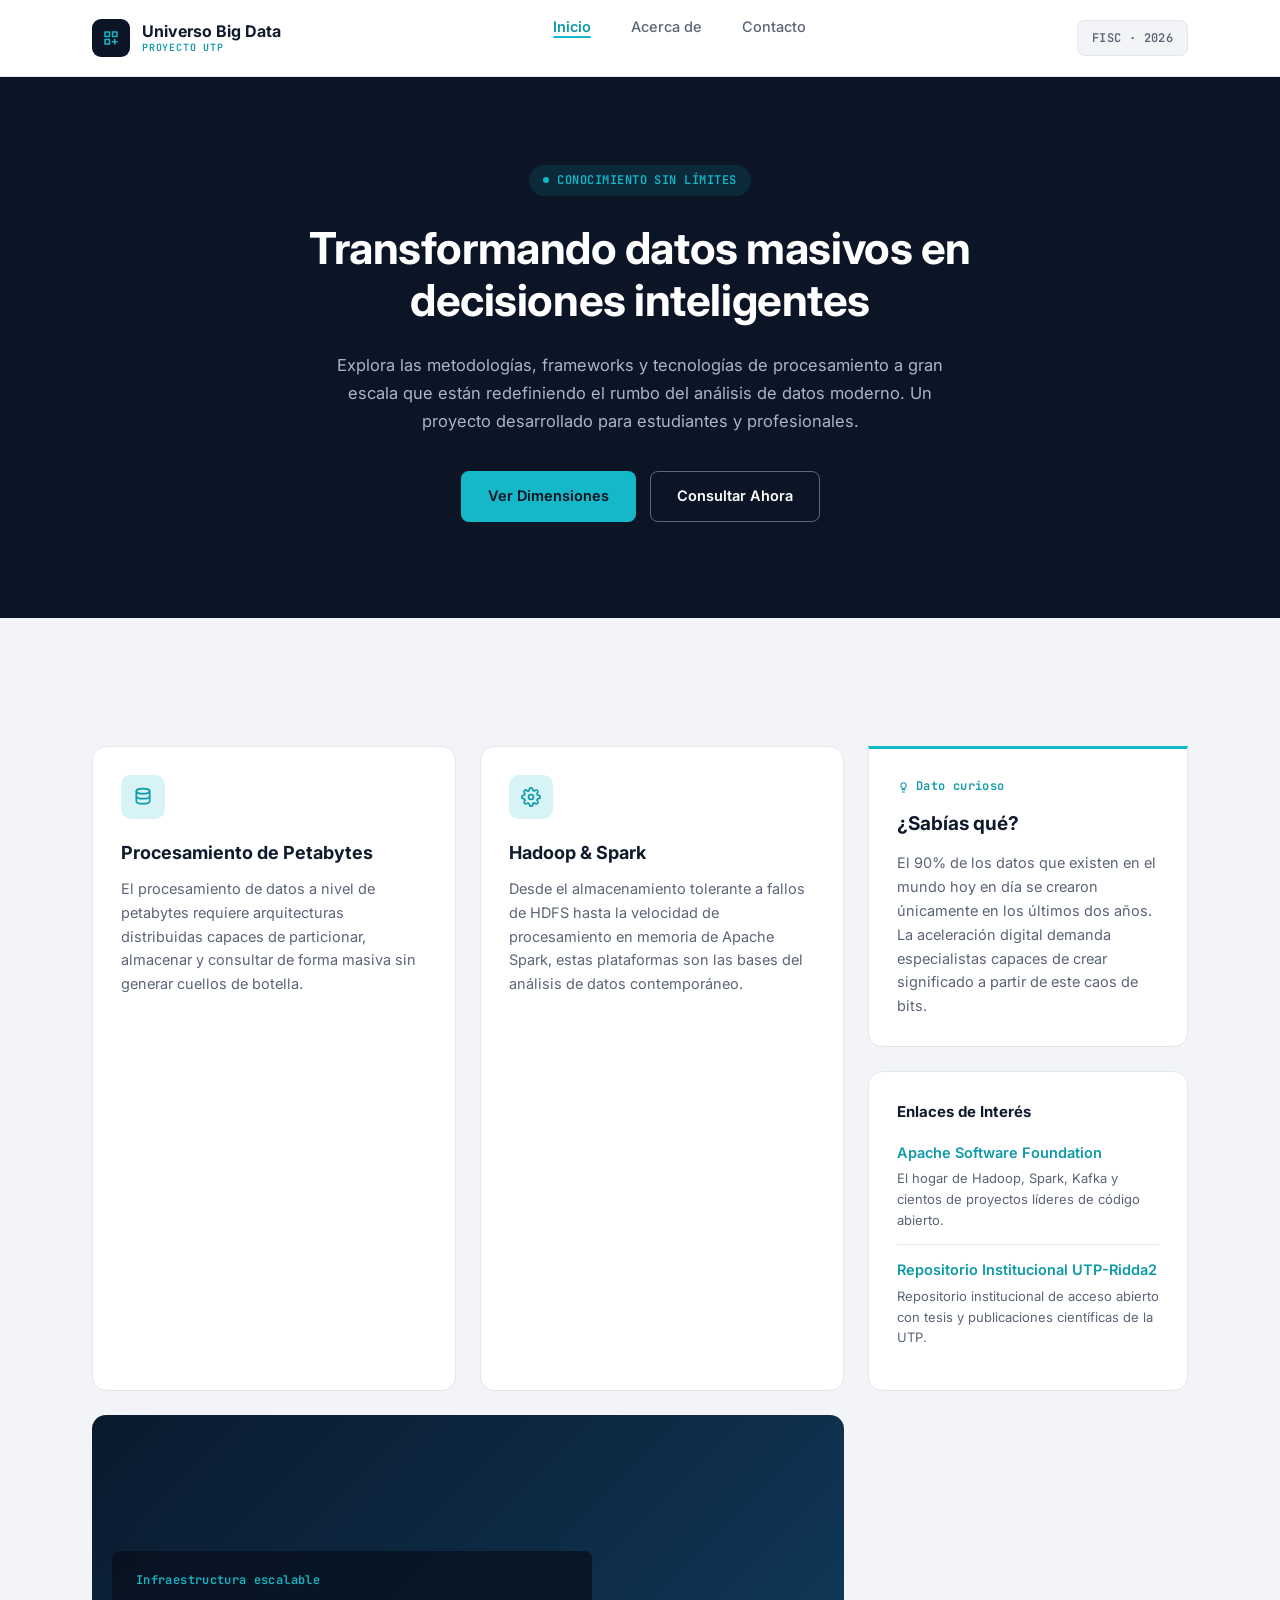
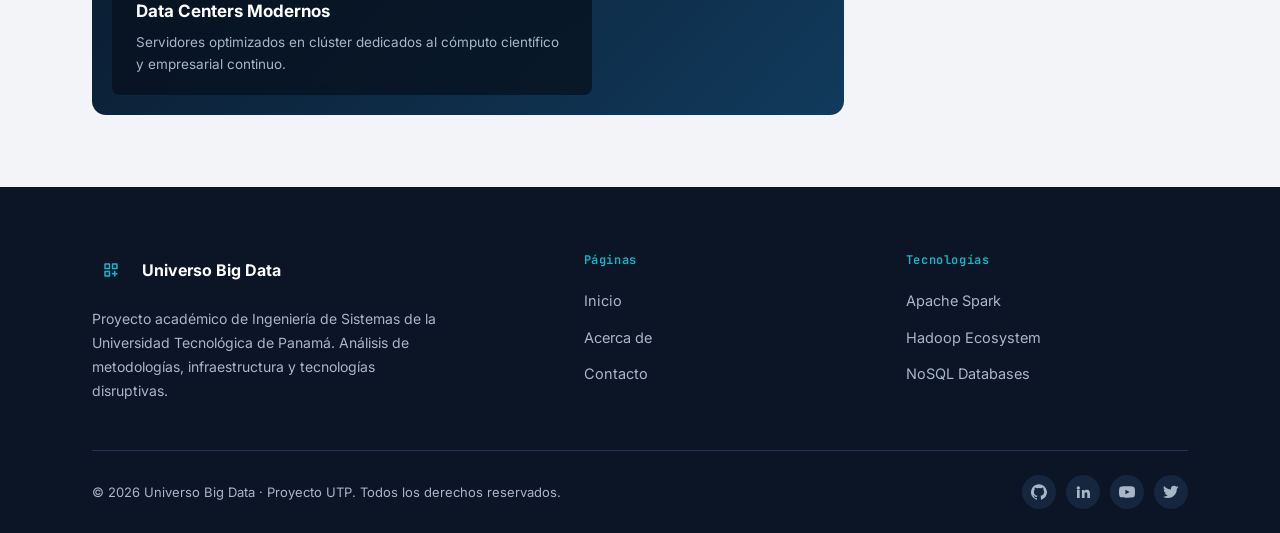
==== commit accd3c50: "Update index.html" ====
--- a/index.html
+++ b/index.html
@@ -2,11 +2,11 @@
 <html lang="es">
 <head>
 <meta charset="UTF-8">
-<meta http-equiv="refresh" content="0; url=HTML/index.html">
+<meta http-equiv="refresh" content="0; url=html/index.html">
 <title>Universo Big Data</title>
 </head>
 <body>
-  <p>Redirigiendo… si no ocurre automáticamente, <a href="HTML/index.html">haz clic aquí</a>.</p>
-  <script>window.location.replace("HTML/index.html");</script>
+  <p>Redirigiendo… si no ocurre automáticamente, <a href="html/index.html">haz clic aquí</a>.</p>
+  <script>window.location.replace("html/index.html");</script>
 </body>
 </html>
